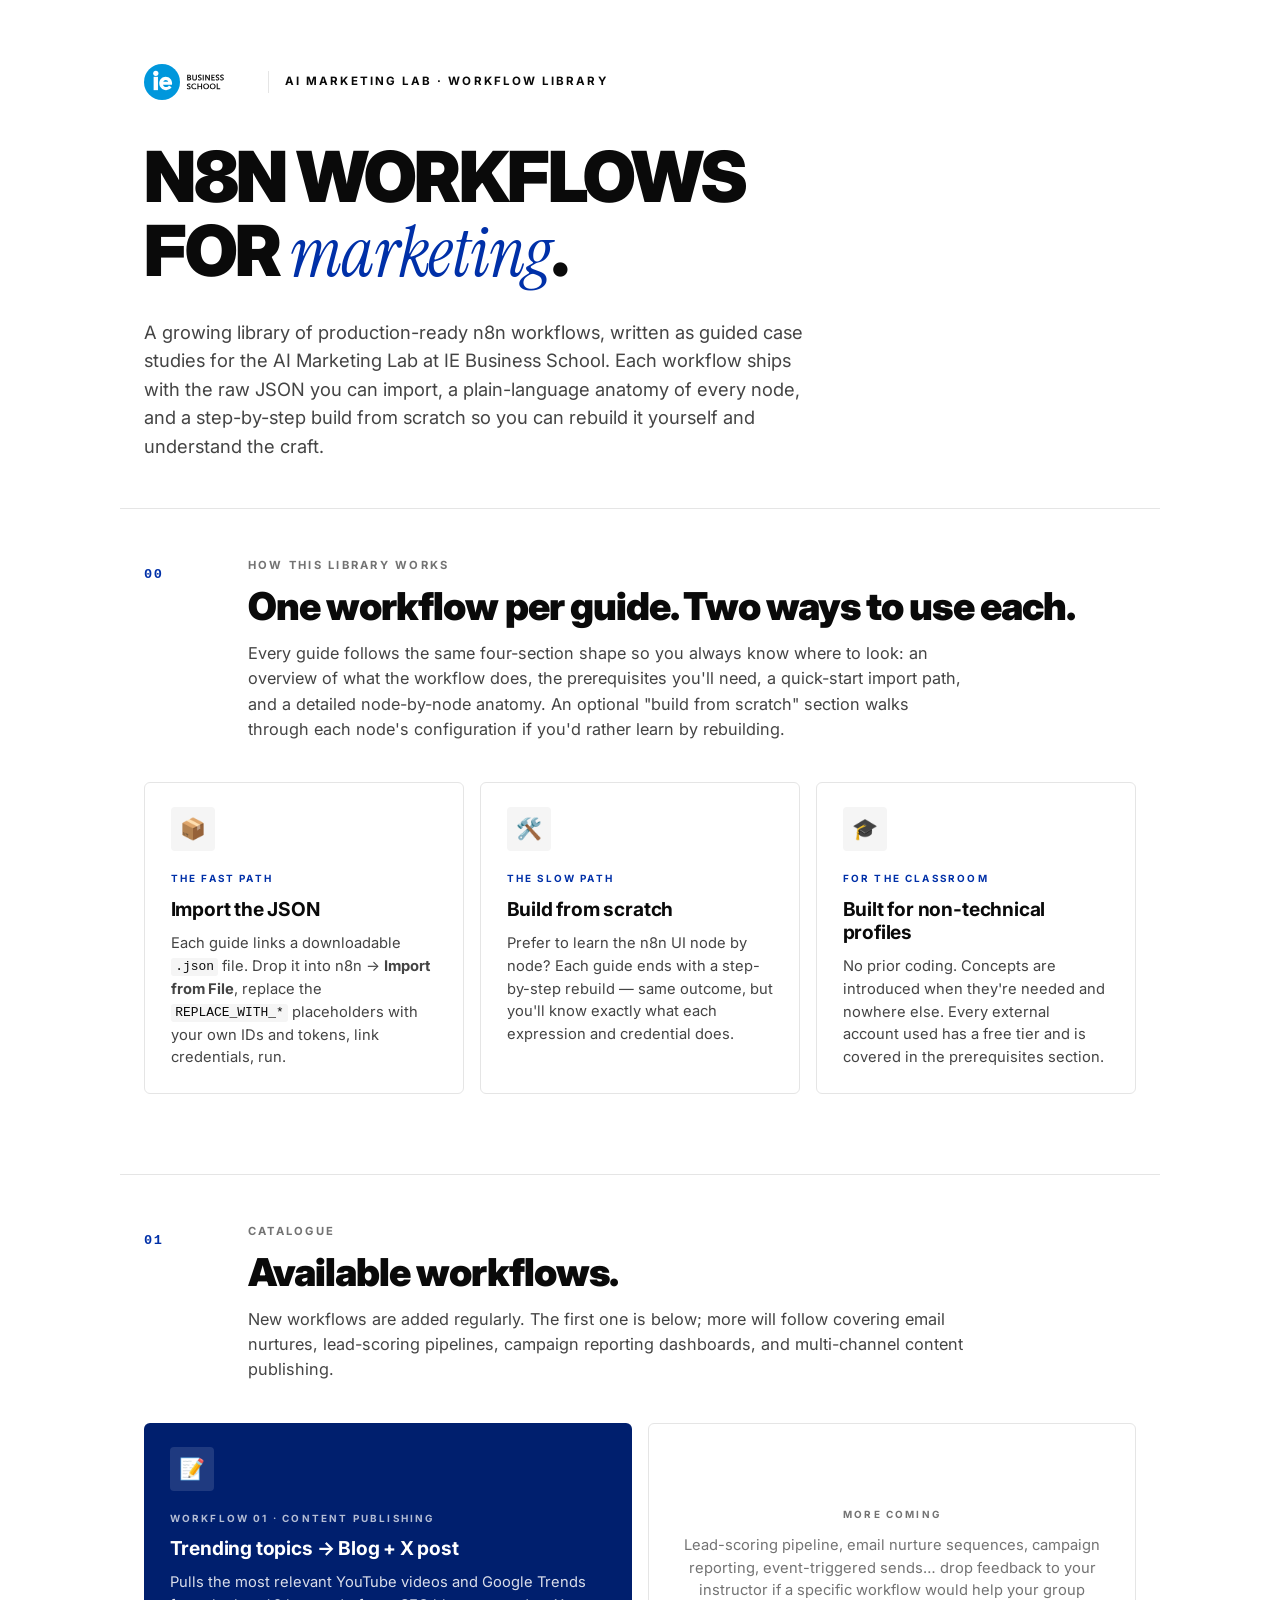
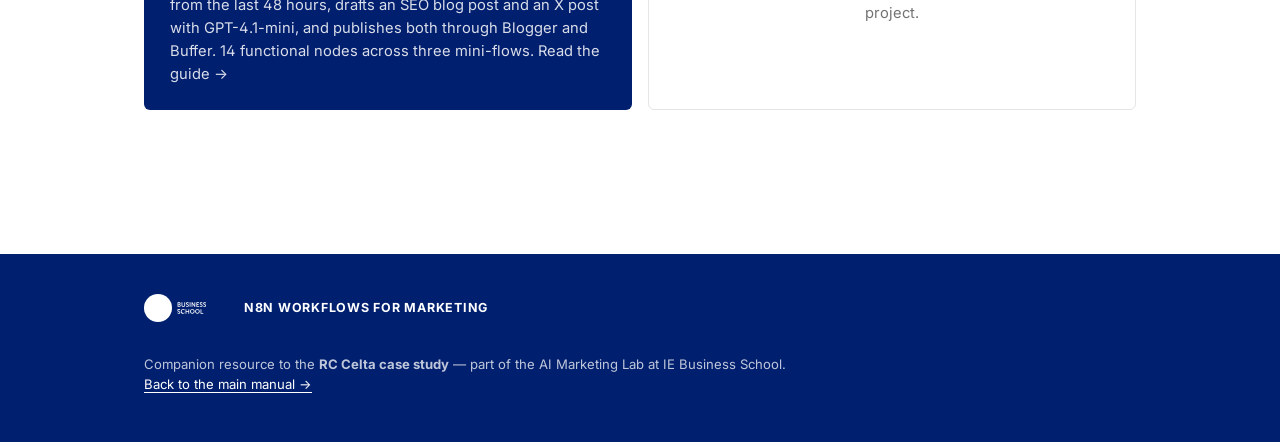
==== index.html @ c7a634e3 "Initial commit — n8n Workflows for Marketing Companion project to the RC Celta case study for the AI" ====
<!DOCTYPE html>
<html lang="en">
<head>
  <meta charset="utf-8" />
  <meta name="viewport" content="width=device-width, initial-scale=1" />
  <title>n8n Workflows for Marketing — IE Business School</title>
  <meta name="description" content="A growing library of n8n workflows for marketing students. Import, adapt, and ship — each guide walks you through the nodes, the credentials, and the build steps." />
  <link rel="preconnect" href="https://fonts.googleapis.com" />
  <link rel="preconnect" href="https://fonts.gstatic.com" crossorigin />
  <link href="https://fonts.googleapis.com/css2?family=Inter:wght@400;500;600;700;800;900&family=Instrument+Serif:ital@0;1&display=swap" rel="stylesheet" />
  <link rel="stylesheet" href="assets/styles.css" />
</head>
<body>

<header class="hero">
  <div class="hero__eyebrow">
    <img class="hero__eyebrow-logo" src="assets/ie-logo.svg" alt="IE Business School" />
    <span class="hero__eyebrow-divider" aria-hidden="true"></span>
    <span>AI Marketing Lab · Workflow Library</span>
  </div>
  <h1 class="hero__title">n8n Workflows<br>for <span class="accent">marketing</span>.</h1>
  <p class="hero__lead">
    A growing library of production-ready n8n workflows, written as guided case studies for the AI Marketing Lab at IE Business School. Each workflow ships with the raw JSON you can import, a plain-language anatomy of every node, and a step-by-step build from scratch so you can rebuild it yourself and understand the craft.
  </p>
</header>

<section class="section" id="how-it-works">
  <div class="sec-header">
    <div class="sec-num">00</div>
    <div>
      <span class="sec-eyebrow">How this library works</span>
      <h2 class="sec-title">One workflow per guide. Two ways to use each.</h2>
      <p class="sec-lead">Every guide follows the same four-section shape so you always know where to look: an overview of what the workflow does, the prerequisites you'll need, a quick-start import path, and a detailed node-by-node anatomy. An optional "build from scratch" section walks through each node's configuration if you'd rather learn by rebuilding.</p>
    </div>
  </div>

  <div class="grid grid-3">
    <div class="card card--light">
      <div class="card__icon">📦</div>
      <div class="card__role">The fast path</div>
      <h3 class="card__title">Import the JSON</h3>
      <p class="card__text">Each guide links a downloadable <code>.json</code> file. Drop it into n8n → <strong>Import from File</strong>, replace the <code>REPLACE_WITH_*</code> placeholders with your own IDs and tokens, link credentials, run.</p>
    </div>
    <div class="card card--light">
      <div class="card__icon">🛠️</div>
      <div class="card__role">The slow path</div>
      <h3 class="card__title">Build from scratch</h3>
      <p class="card__text">Prefer to learn the n8n UI node by node? Each guide ends with a step-by-step rebuild — same outcome, but you'll know exactly what each expression and credential does.</p>
    </div>
    <div class="card card--light">
      <div class="card__icon">🎓</div>
      <div class="card__role">For the classroom</div>
      <h3 class="card__title">Built for non-technical profiles</h3>
      <p class="card__text">No prior coding. Concepts are introduced when they're needed and nowhere else. Every external account used has a free tier and is covered in the prerequisites section.</p>
    </div>
  </div>
</section>

<section class="section" id="catalog">
  <div class="sec-header">
    <div class="sec-num">01</div>
    <div>
      <span class="sec-eyebrow">Catalogue</span>
      <h2 class="sec-title">Available workflows.</h2>
      <p class="sec-lead">New workflows are added regularly. The first one is below; more will follow covering email nurtures, lead-scoring pipelines, campaign reporting dashboards, and multi-channel content publishing.</p>
    </div>
  </div>

  <div class="grid grid-2">
    <a class="card" href="workflows/youtube-trends-blog-x.html" style="text-decoration:none;">
      <div class="card__icon">📝</div>
      <div class="card__role">Workflow 01 · Content publishing</div>
      <h3 class="card__title">Trending topics → Blog + X post</h3>
      <p class="card__text">Pulls the most relevant YouTube videos and Google Trends from the last 48 hours, drafts an SEO blog post and an X post with GPT-4.1-mini, and publishes both through Blogger and Buffer. 14 functional nodes across three mini-flows. Read the guide →</p>
    </a>
    <div class="card card--light" style="display:flex; align-items:center; justify-content:center; text-align:center; min-height:180px;">
      <div>
        <div class="card__role" style="color:var(--ink-4);">More coming</div>
        <p class="card__text" style="color:var(--ink-4);">Lead-scoring pipeline, email nurture sequences, campaign reporting, event-triggered sends… drop feedback to your instructor if a specific workflow would help your group project.</p>
      </div>
    </div>
  </div>
</section>

<footer class="footer">
  <div class="wrap">
    <div class="footer__brand">
      <img src="assets/ie-logo.svg" alt="IE Business School" />
      n8n Workflows for Marketing
    </div>
    <div>
      Companion resource to the <strong>RC Celta case study</strong> — part of the AI Marketing Lab at IE Business School.<br>
      <a href="https://inakigorostiza.github.io/rc-celta-seat-availability-alert-platform/manual.html" target="_blank">Back to the main manual →</a>
    </div>
  </div>
</footer>

</body>
</html>
---- assets/styles.css ----
/* =========================================================
   n8n Workflows for Marketing — shared design system
   Based on the IE Business School palette, aligned with
   the RC Celta case-study manual so students recognise it.
========================================================= */
:root {
  --bg:           #FFFFFF;
  --bg-soft:      #F5F5F5;
  --bg-elev:      #FAFAFA;

  --ink:          #0A0A0A;
  --ink-2:        #1F1F1F;
  --ink-3:        #444444;
  --ink-4:        #737373;
  --ink-5:        #A3A3A3;

  --ie-blue:      #0030A8;
  --ie-blue-2:    #0044D1;
  --ie-blue-dark: #001F6E;
  --ie-blue-soft: #E6EBF5;
  --ie-red:       #E4002B;

  --line:         #E5E5E5;
  --line-hi:      #D4D4D4;
  --success:      #15803D;
  --warning:      #B45309;
  --error:        #DC2626;

  --radius:       6px;
  --radius-sm:    4px;
  --trans:        .2s cubic-bezier(.4, 0, .2, 1);

  --font-sans:    "Inter", -apple-system, BlinkMacSystemFont, "Segoe UI", Roboto, Helvetica, Arial, sans-serif;
  --font-serif:   "Instrument Serif", Georgia, "Times New Roman", serif;
  --font-mono:    "SF Mono", Menlo, Monaco, Consolas, monospace;
}

* { box-sizing: border-box; margin: 0; padding: 0; }
html { scroll-behavior: smooth; }
body {
  font-family: var(--font-sans);
  background: var(--bg);
  color: var(--ink-2);
  line-height: 1.55;
  font-size: 16px;
  -webkit-font-smoothing: antialiased;
  font-feature-settings: "kern" 1, "liga" 1, "ss01" 1;
}
::selection { background: var(--ie-blue); color: #fff; }
a { color: var(--ie-blue); text-decoration: underline; text-underline-offset: 3px; transition: color var(--trans); }
a:hover { color: var(--ie-blue-2); }
code {
  font-family: var(--font-mono);
  font-size: .88em;
  background: var(--bg-soft);
  padding: .1em .35em;
  border-radius: 3px;
  color: var(--ink);
}

/* ========== Layout ========== */
.wrap { max-width: 1040px; margin: 0 auto; padding: 0 1.5rem; }

/* ========== Hero ========== */
.hero {
  padding: 4rem 1.5rem 3rem;
  max-width: 1040px;
  margin: 0 auto;
}
.hero__eyebrow {
  display: inline-flex;
  align-items: center;
  gap: 1rem;
  font-size: .72rem;
  font-weight: 700;
  letter-spacing: .18em;
  text-transform: uppercase;
  color: var(--ink);
  margin-bottom: 2.5rem;
}
.hero__eyebrow-logo { height: 36px; width: auto; display: block; }
.hero__eyebrow-divider { width: 1px; height: 22px; background: var(--line); }
.hero__title {
  font-size: clamp(2.25rem, 5.5vw, 4.5rem);
  font-weight: 900;
  color: var(--ink);
  line-height: 1.05;
  letter-spacing: -.035em;
  text-transform: uppercase;
  margin-bottom: 1.75rem;
}
.hero__title .accent {
  color: var(--ie-blue);
  font-style: italic;
  font-family: var(--font-serif);
  font-weight: 400;
  text-transform: none;
  letter-spacing: -.01em;
}
.hero__lead {
  font-size: 1.15rem;
  color: var(--ink-3);
  max-width: 680px;
  line-height: 1.55;
}

/* ========== Section ========== */
.section {
  padding: 3rem 1.5rem;
  max-width: 1040px;
  margin: 0 auto;
  border-top: 1px solid var(--line);
}
.sec-header {
  display: grid;
  grid-template-columns: 80px 1fr;
  gap: 1.5rem;
  margin-bottom: 2.5rem;
  align-items: start;
}
.sec-num {
  font-family: var(--font-mono);
  font-size: .85rem;
  color: var(--ie-blue);
  font-weight: 700;
  letter-spacing: .12em;
  padding-top: .4rem;
}
.sec-eyebrow {
  display: block;
  font-size: .7rem;
  letter-spacing: .2em;
  text-transform: uppercase;
  color: var(--ink-4);
  font-weight: 700;
  margin-bottom: .65rem;
}
.sec-title {
  font-size: clamp(1.75rem, 3vw, 2.4rem);
  font-weight: 900;
  color: var(--ink);
  line-height: 1.1;
  letter-spacing: -.025em;
  margin-bottom: .85rem;
  text-transform: none;
}
.sec-lead { color: var(--ink-3); font-size: 1.02rem; max-width: 720px; }
.h-sub {
  font-size: 1.1rem;
  font-weight: 700;
  color: var(--ink);
  margin: 2.5rem 0 1rem;
  letter-spacing: -.005em;
}

/* ========== Grids ========== */
.grid { display: grid; gap: 1rem; margin: 1rem 0 2rem; }
.grid-2 { grid-template-columns: repeat(auto-fit, minmax(260px, 1fr)); }
.grid-3 { grid-template-columns: repeat(auto-fit, minmax(220px, 1fr)); }

/* ========== Cards ========== */
.card {
  background: var(--ie-blue-dark);
  color: #fff;
  padding: 1.5rem 1.6rem;
  border-radius: var(--radius);
  transition: all var(--trans);
}
.card:hover { background: var(--ie-blue); transform: translateY(-2px); }
.card__icon {
  width: 44px; height: 44px;
  display: flex;
  align-items: center;
  justify-content: center;
  background: rgba(255,255,255,.12);
  border-radius: 4px;
  font-size: 1.3rem;
  margin-bottom: 1.25rem;
}
.card__icon--logo { background: #fff; padding: 6px; }
.card__icon--logo img { display: block; width: 100%; height: 100%; object-fit: contain; }
.card__role {
  font-size: .62rem;
  font-weight: 700;
  letter-spacing: .22em;
  color: rgba(255,255,255,.7);
  text-transform: uppercase;
  margin-bottom: .7rem;
}
.card__title {
  font-size: 1.2rem;
  font-weight: 700;
  color: #fff;
  margin-bottom: .7rem;
  letter-spacing: -.01em;
  line-height: 1.2;
}
.card__text {
  font-size: .92rem;
  color: rgba(255,255,255,.85);
  line-height: 1.55;
}
.card a { color: #fff; font-weight: 600; }
.card code { background: rgba(255,255,255,.15); color: #fff; }
.card--light {
  background: var(--bg);
  color: var(--ink-2);
  border: 1px solid var(--line);
}
.card--light:hover { background: var(--bg); border-color: var(--ink); }
.card--light .card__icon { background: var(--bg-soft); }
.card--light .card__role  { color: var(--ie-blue); }
.card--light .card__title { color: var(--ink); }
.card--light .card__text  { color: var(--ink-3); }
.card--light code { background: var(--bg-soft); color: var(--ink); }

/* ========== Flow steps ========== */
.flow {
  display: grid;
  grid-template-columns: repeat(auto-fit, minmax(220px, 1fr));
  gap: 1rem;
  margin: 1.5rem 0 2.5rem;
}
.flow__step {
  background: var(--bg-soft);
  padding: 1.25rem 1.3rem 1.4rem;
  border: 1px solid var(--line);
  border-radius: var(--radius);
  transition: all var(--trans);
}
.flow__step:hover { border-color: var(--ie-blue); }
.flow__num {
  font-family: var(--font-mono);
  font-size: .75rem;
  color: var(--ie-blue);
  font-weight: 700;
  letter-spacing: .12em;
  display: block;
  margin-bottom: .75rem;
}
.flow__step h5 {
  font-size: .92rem;
  font-weight: 800;
  color: var(--ink);
  margin-bottom: .5rem;
  line-height: 1.3;
  letter-spacing: -.005em;
}
.flow__step p {
  font-size: .85rem;
  color: var(--ink-3);
  line-height: 1.5;
  margin: 0;
}

/* ========== Callouts ========== */
.callout {
  display: grid;
  grid-template-columns: 44px 1fr;
  gap: 1.1rem;
  padding: 1.25rem 1.4rem;
  border: 1px solid var(--line);
  border-left: 3px solid var(--ie-blue);
  border-radius: var(--radius);
  background: var(--bg-soft);
  margin: 1.5rem 0;
}
.callout--tip  { border-left-color: var(--ie-blue); }
.callout--good { border-left-color: var(--success); }
.callout--warn { border-left-color: var(--warning); }
.callout--class{ border-left-color: var(--ie-red); }
.callout__icon { font-size: 1.5rem; line-height: 1; padding-top: .2rem; }
.callout__body h4 {
  font-size: .75rem;
  font-weight: 700;
  text-transform: uppercase;
  letter-spacing: .1em;
  color: var(--ink);
  margin-bottom: .4rem;
}
.callout__body p { color: var(--ink-3); font-size: .92rem; line-height: 1.55; }

/* ========== Prompt blocks ========== */
.prompt {
  display: grid;
  grid-template-columns: 52px 1fr;
  gap: 1.25rem;
  background: var(--bg-soft);
  border: 1px solid var(--line);
  border-radius: var(--radius);
  padding: 1.25rem 1.5rem;
  margin: 1.25rem 0 1.5rem;
}
.prompt__badge {
  width: 36px; height: 36px;
  display: flex;
  align-items: center;
  justify-content: center;
  background: var(--ie-blue);
  color: #fff;
  font-family: var(--font-mono);
  font-size: .78rem;
  font-weight: 700;
  letter-spacing: .1em;
  border-radius: 50%;
}
.prompt__body { min-width: 0; }
.prompt__head {
  display: flex;
  flex-wrap: wrap;
  align-items: baseline;
  gap: .85rem;
  margin-bottom: .85rem;
}
.prompt__title {
  font-size: .98rem;
  font-weight: 700;
  color: var(--ink);
  letter-spacing: -.005em;
}
.prompt__artefact {
  font-family: var(--font-mono);
  font-size: .72rem;
  color: var(--ie-blue);
  font-weight: 600;
}
.prompt__quote {
  border-left: 2px solid var(--ie-blue);
  padding: .7rem 0 .7rem 1rem;
  color: var(--ink-2);
  font-size: .95rem;
  line-height: 1.6;
  margin-bottom: .85rem;
  font-style: italic;
}
.prompt__quote em { font-style: normal; color: var(--ink-4); }
.prompt__result { font-size: .88rem; color: var(--ink-3); margin-top: .4rem; line-height: 1.55; }
.prompt__preview {
  display: inline-flex;
  align-items: center;
  gap: .5rem;
  margin-top: .9rem;
  padding: .35rem .8rem;
  background: var(--bg);
  border: 1px solid var(--ie-blue);
  border-radius: 999px;
  font-size: .78rem;
  font-weight: 600;
  color: var(--ie-blue);
  text-decoration: none;
  transition: all var(--trans);
}
.prompt__preview:hover { background: var(--ie-blue); color: #fff; }

/* ========== Node anatomy rows ========== */
.node-detail { display: grid; gap: 1rem; margin: 1.25rem 0 2rem; }
.node-row {
  display: grid;
  grid-template-columns: 64px 1fr;
  gap: 1.1rem;
  background: var(--bg-soft);
  border: 1px solid var(--line);
  padding: 1.1rem 1.25rem;
  border-radius: var(--radius);
  transition: all var(--trans);
}
.node-row:hover { border-color: var(--ie-blue); }
.node-row__rail { display: flex; flex-direction: column; align-items: flex-start; gap: .35rem; }
.node-row__num {
  font-family: var(--font-mono);
  font-size: .7rem;
  color: var(--ie-blue);
  font-weight: 700;
  letter-spacing: .1em;
}
.node-row__emoji { font-size: 1.6rem; line-height: 1; }
.node-row__body { min-width: 0; }
.node-row__title {
  font-size: .92rem;
  font-weight: 700;
  color: var(--ink);
  text-transform: uppercase;
  letter-spacing: .04em;
  margin: 0 0 .1rem;
}
.node-row__kind {
  font-family: var(--font-mono);
  font-size: .66rem;
  color: var(--ink-4);
  text-transform: uppercase;
  letter-spacing: .1em;
  margin-bottom: .55rem;
}
.node-row__text { color: var(--ink-3); font-size: .88rem; line-height: 1.55; margin: 0 0 .7rem; }
.node-row__meta {
  display: grid;
  grid-template-columns: repeat(auto-fit, minmax(220px, 1fr));
  gap: .45rem .9rem;
  border-top: 1px dashed var(--line);
  padding-top: .65rem;
}
.node-row__meta-item { font-size: .78rem; color: var(--ink-3); line-height: 1.5; }
.node-row__label {
  display: inline-block;
  font-family: var(--font-mono);
  font-size: .64rem;
  color: var(--ie-blue);
  font-weight: 700;
  text-transform: uppercase;
  letter-spacing: .12em;
  margin-right: .4rem;
}
.node-row__label--warn { color: var(--ie-red); }

/* ========== Buttons ========== */
.btn {
  display: inline-flex;
  align-items: center;
  gap: .55rem;
  padding: .85rem 1.25rem;
  font-family: var(--font-sans);
  font-size: .85rem;
  font-weight: 700;
  letter-spacing: .04em;
  text-transform: uppercase;
  text-decoration: none;
  border-radius: var(--radius-sm);
  transition: all var(--trans);
  cursor: pointer;
}
.btn--primary {
  background: var(--ie-blue);
  color: #fff;
  border: 1px solid var(--ie-blue);
}
.btn--primary:hover { background: var(--ie-blue-dark); color: #fff; }
.btn--ghost {
  background: transparent;
  color: var(--ink);
  border: 1px solid var(--line-hi);
}
.btn--ghost:hover { border-color: var(--ink); }

/* ========== Back link ========== */
.back-link {
  display: inline-flex;
  align-items: center;
  gap: .4rem;
  font-size: .78rem;
  font-weight: 700;
  letter-spacing: .1em;
  text-transform: uppercase;
  color: var(--ink-4);
  text-decoration: none;
  margin-bottom: 2rem;
}
.back-link:hover { color: var(--ie-blue); }

/* ========== Footer ========== */
.footer {
  margin-top: 4rem;
  padding: 2.5rem 1.5rem 3rem;
  background: var(--ie-blue-dark);
  color: rgba(255,255,255,.75);
  font-size: .82rem;
}
.footer .wrap { display: flex; flex-wrap: wrap; gap: 2rem; align-items: flex-start; justify-content: space-between; }
.footer a { color: #fff; }
.footer__brand {
  display: flex;
  align-items: center;
  gap: 1rem;
  color: #fff;
  font-weight: 700;
  letter-spacing: .06em;
  text-transform: uppercase;
  font-size: .78rem;
}
.footer__brand img { height: 28px; width: auto; filter: brightness(0) invert(1); }

/* ========== Responsive ========== */
@media (max-width: 640px) {
  .hero { padding: 3rem 1.25rem 2rem; }
  .section { padding: 2.5rem 1.25rem; }
  .sec-header { grid-template-columns: 1fr; gap: .5rem; }
  .prompt { grid-template-columns: 1fr; }
  .node-row { grid-template-columns: 1fr; }
  .node-row__rail { flex-direction: row; align-items: center; gap: .75rem; }
}
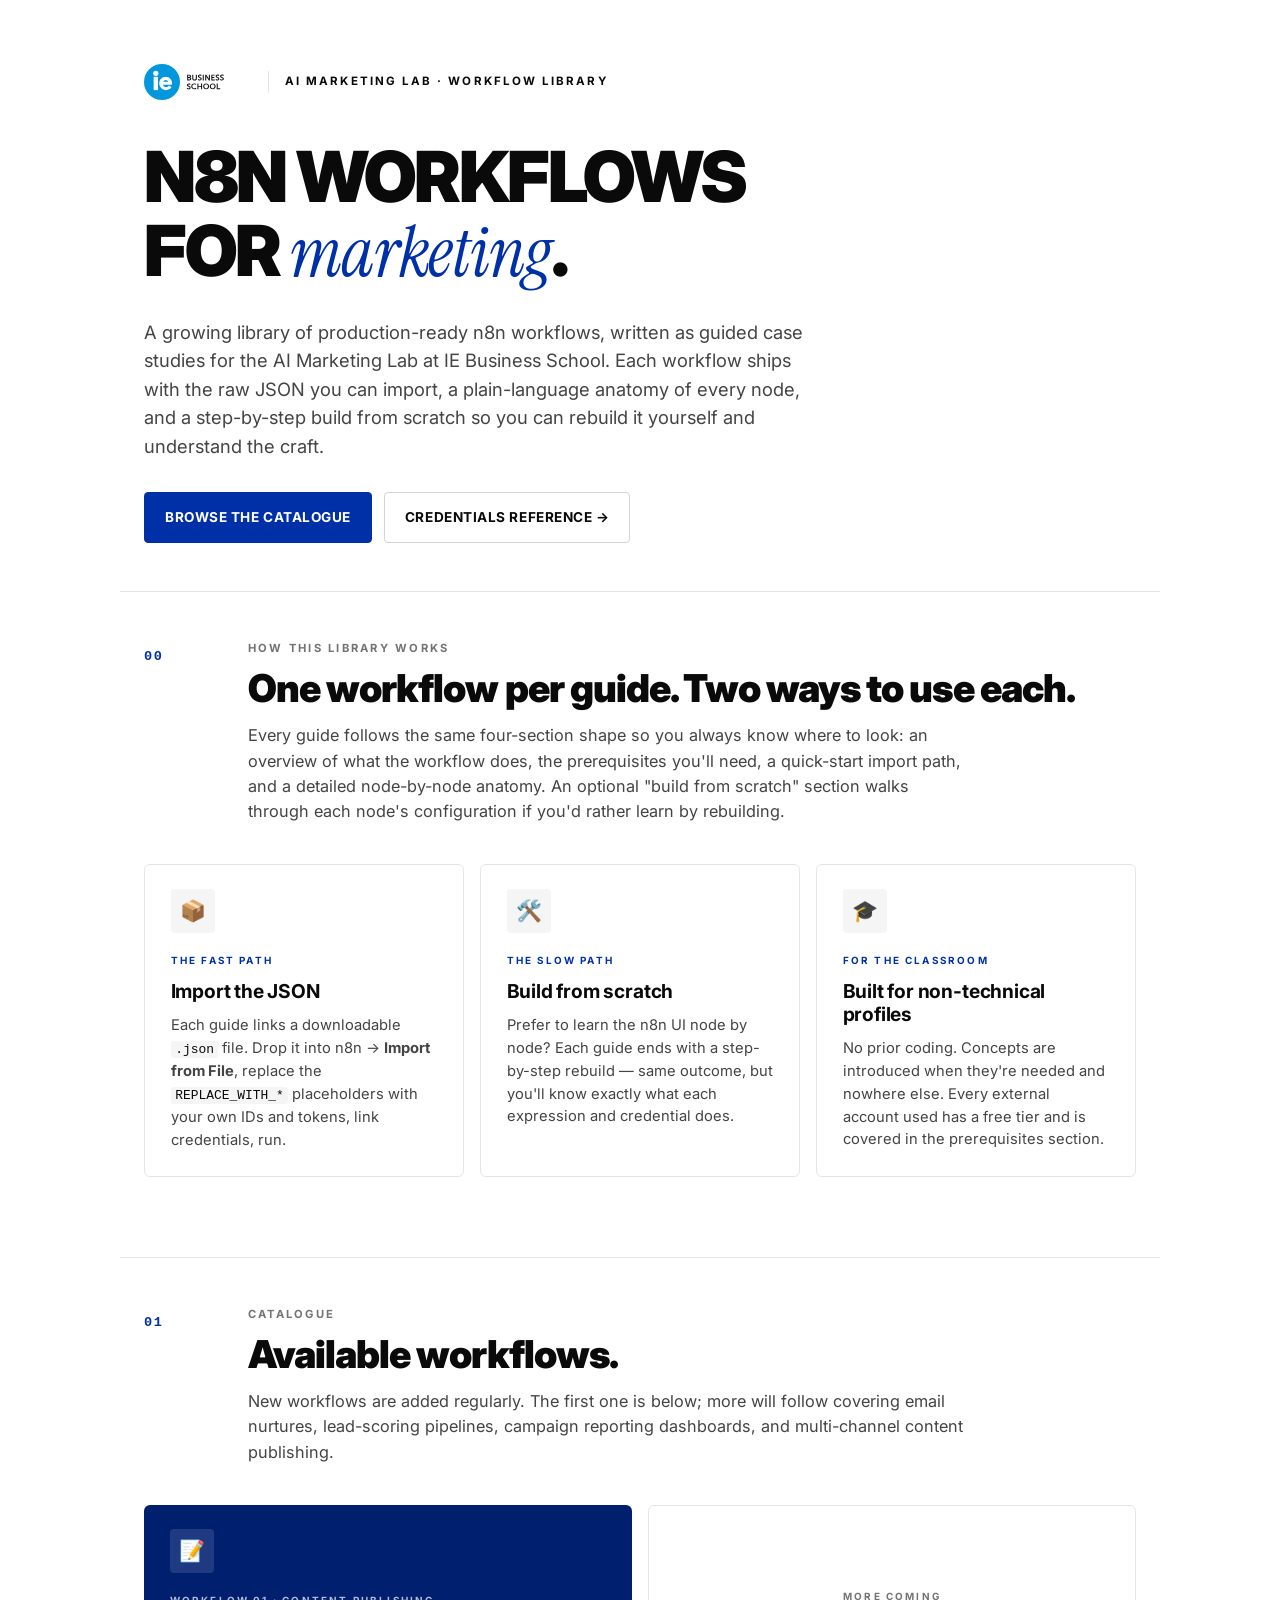
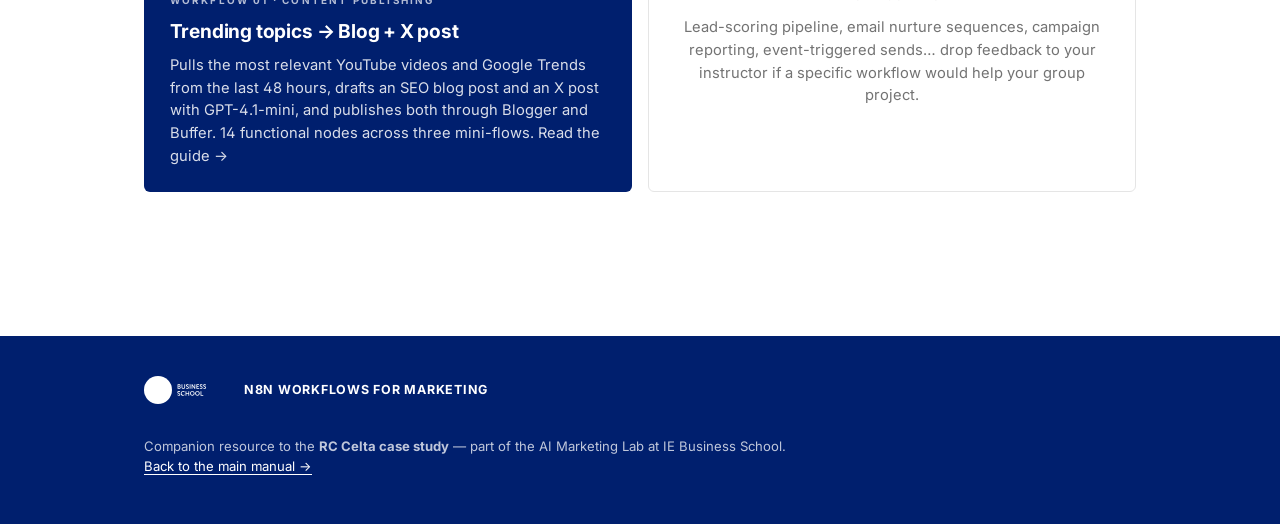
==== commit 9cb72ba0: "Add credentials.html + link the reference Google Sheets template New standalone credentials referenc" ====
--- a/index.html
+++ b/index.html
@@ -22,6 +22,10 @@
   <p class="hero__lead">
     A growing library of production-ready n8n workflows, written as guided case studies for the AI Marketing Lab at IE Business School. Each workflow ships with the raw JSON you can import, a plain-language anatomy of every node, and a step-by-step build from scratch so you can rebuild it yourself and understand the craft.
   </p>
+  <div style="display:flex; gap:.75rem; flex-wrap:wrap; margin-top:2rem;">
+    <a class="btn btn--primary" href="#catalog">Browse the catalogue</a>
+    <a class="btn btn--ghost" href="credentials.html">Credentials reference →</a>
+  </div>
 </header>
 
 <section class="section" id="how-it-works">
--- a/assets/styles.css
+++ b/assets/styles.css
@@ -412,6 +412,30 @@
 }
 .node-row__label--warn { color: var(--ie-red); }
 
+/* ========== Workflow canvas screenshot ========== */
+.workflow-shot {
+  max-width: 720px;
+  margin: 1.5rem auto 2rem;
+  background: #f3f5f8;
+  border: 1px solid var(--line);
+  border-radius: var(--radius);
+  padding: .75rem;
+}
+.workflow-shot img {
+  display: block;
+  width: 100%;
+  height: auto;
+  border-radius: var(--radius-sm);
+}
+.workflow-shot__caption {
+  margin-top: .75rem;
+  color: var(--ink-4);
+  font-size: .72rem;
+  text-transform: uppercase;
+  letter-spacing: .1em;
+  text-align: center;
+}
+
 /* ========== Buttons ========== */
 .btn {
   display: inline-flex;
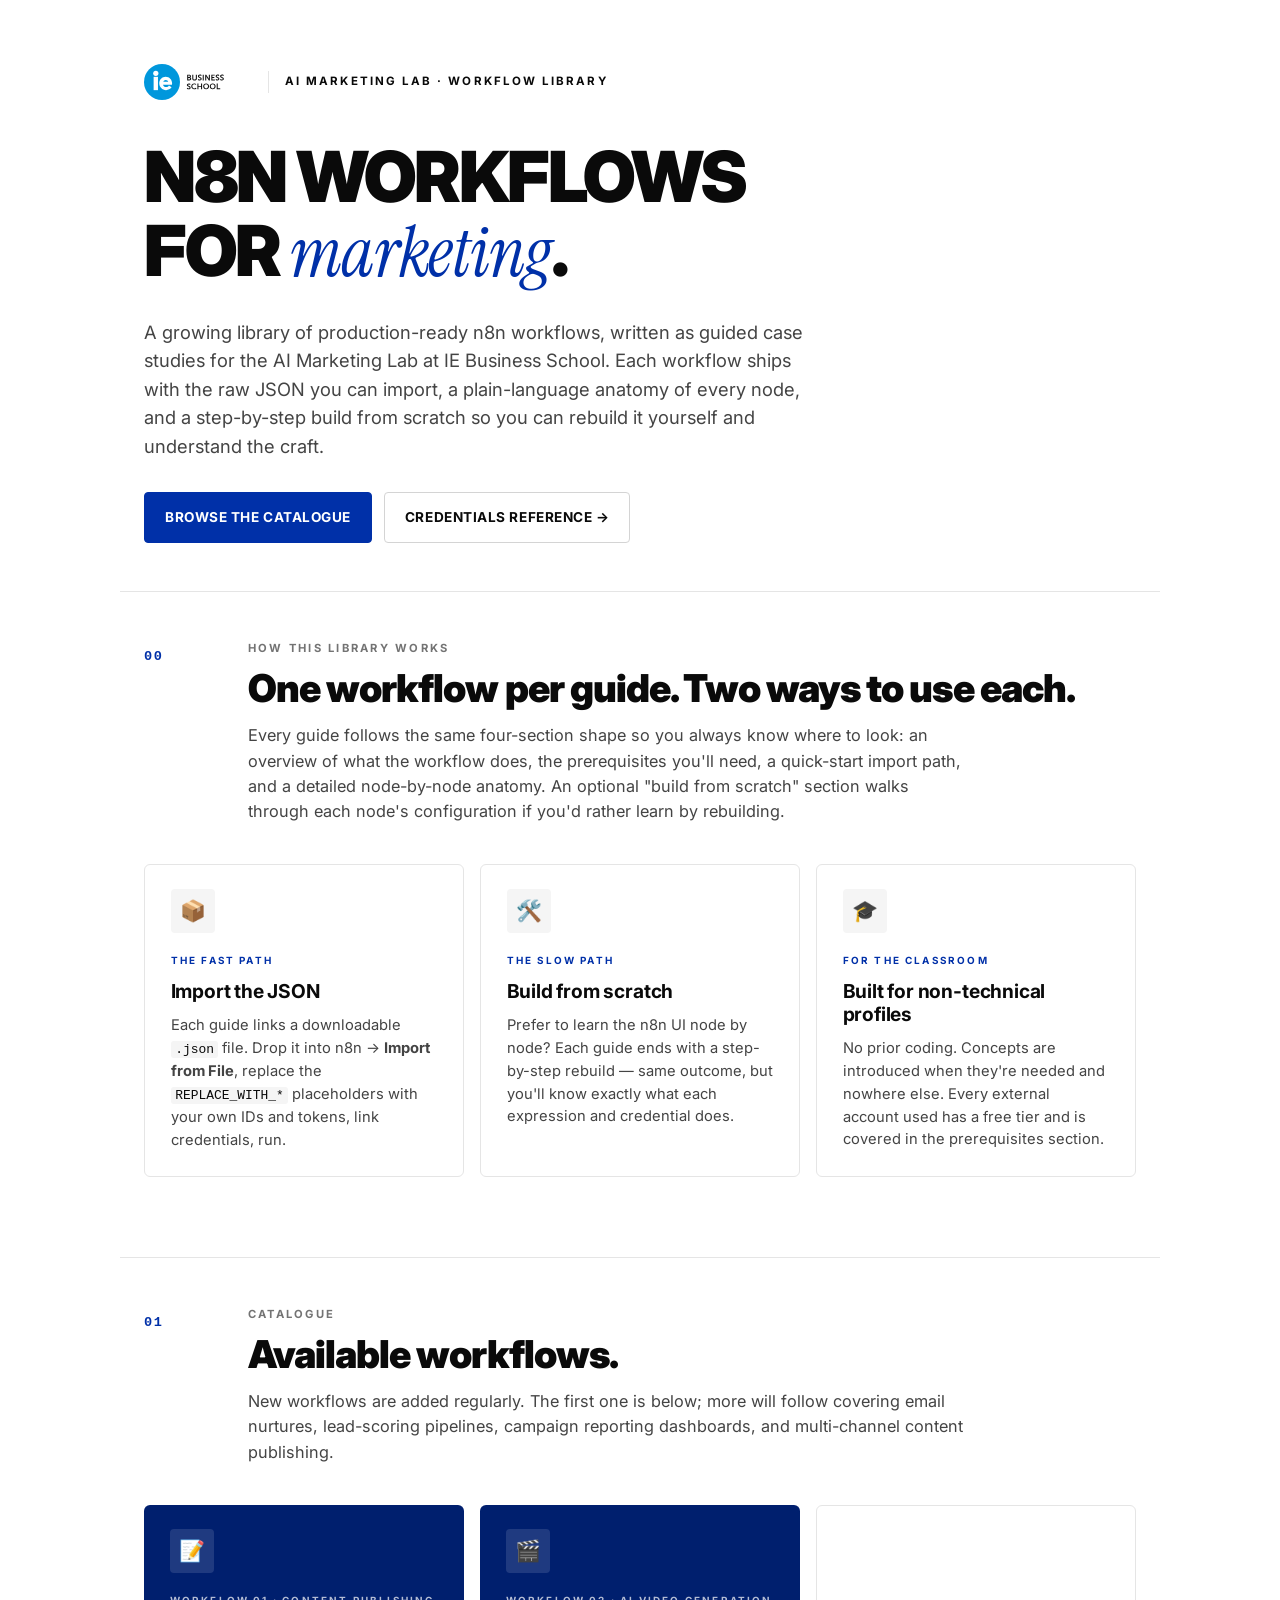
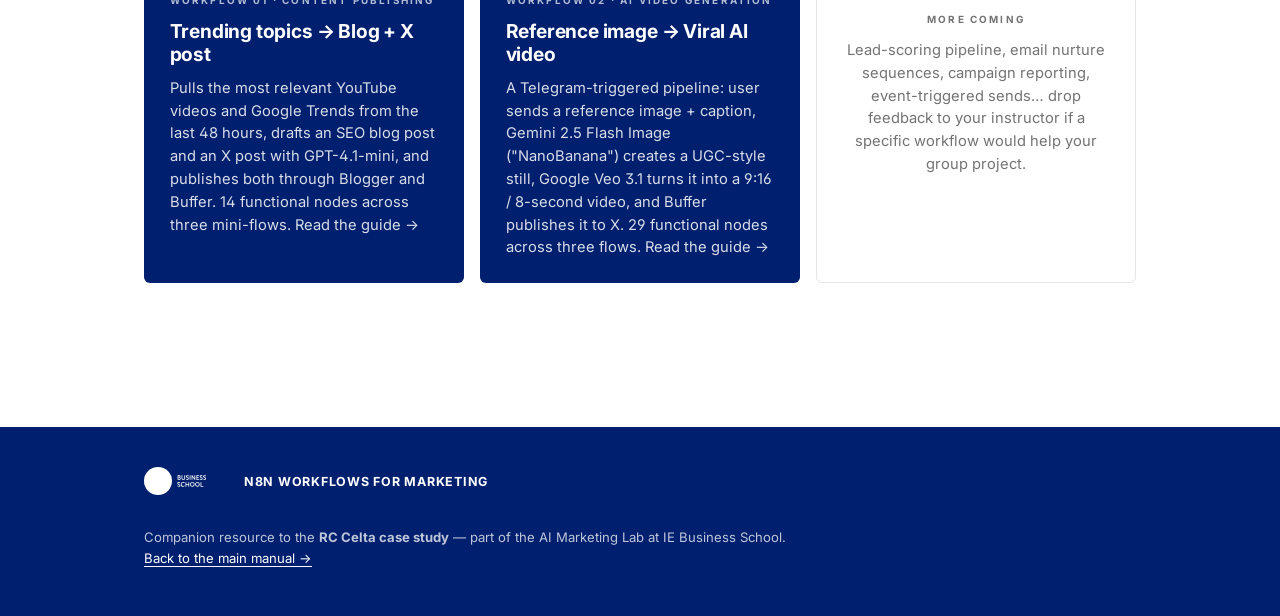
==== commit 48605890: "Workflow 02 — AI Viral Video (NanoBanana × Veo 3.1 × Buffer) Adds a second guided workflow to the li" ====
--- a/index.html
+++ b/index.html
@@ -77,6 +77,12 @@
       <h3 class="card__title">Trending topics → Blog + X post</h3>
       <p class="card__text">Pulls the most relevant YouTube videos and Google Trends from the last 48 hours, drafts an SEO blog post and an X post with GPT-4.1-mini, and publishes both through Blogger and Buffer. 14 functional nodes across three mini-flows. Read the guide →</p>
     </a>
+    <a class="card" href="workflows/ai-viral-video.html" style="text-decoration:none;">
+      <div class="card__icon">🎬</div>
+      <div class="card__role">Workflow 02 · AI video generation</div>
+      <h3 class="card__title">Reference image → Viral AI video</h3>
+      <p class="card__text">A Telegram-triggered pipeline: user sends a reference image + caption, Gemini 2.5 Flash Image ("NanoBanana") creates a UGC-style still, Google Veo 3.1 turns it into a 9:16 / 8-second video, and Buffer publishes it to X. 29 functional nodes across three flows. Read the guide →</p>
+    </a>
     <div class="card card--light" style="display:flex; align-items:center; justify-content:center; text-align:center; min-height:180px;">
       <div>
         <div class="card__role" style="color:var(--ink-4);">More coming</div>
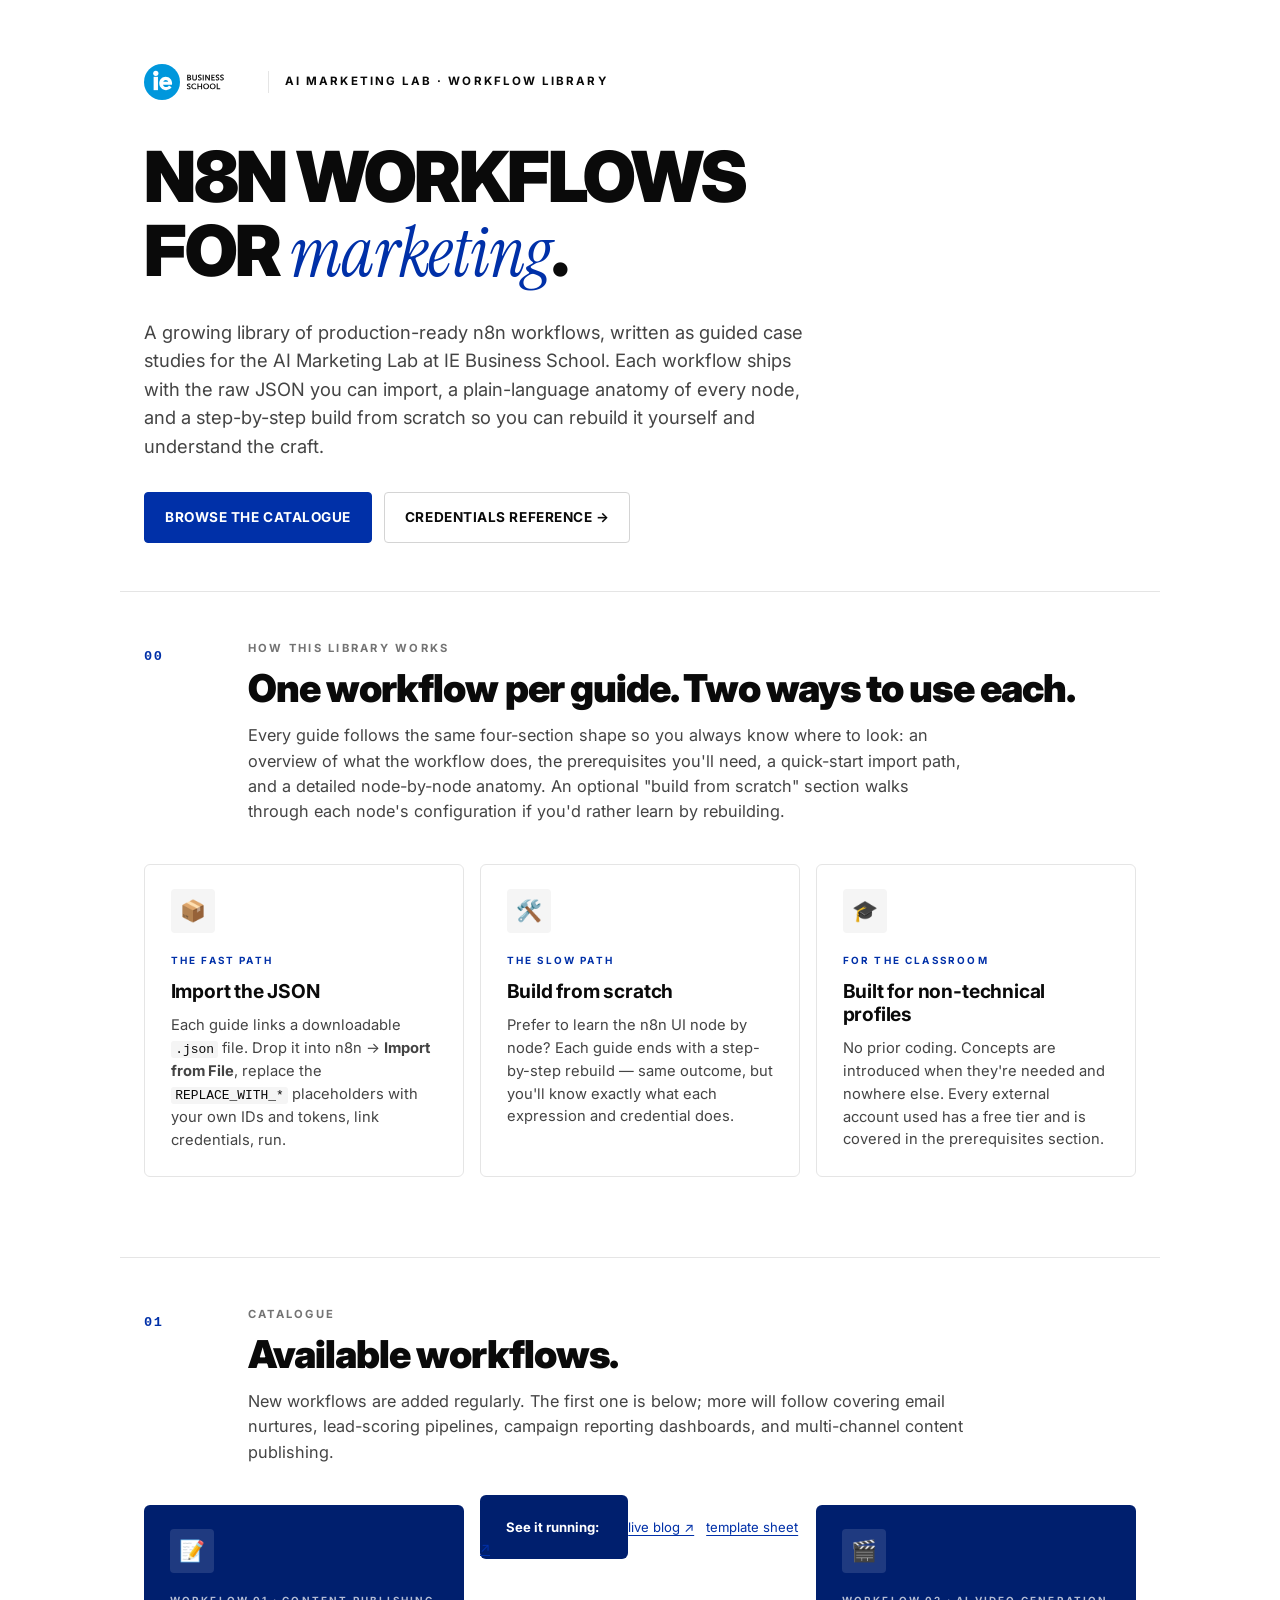
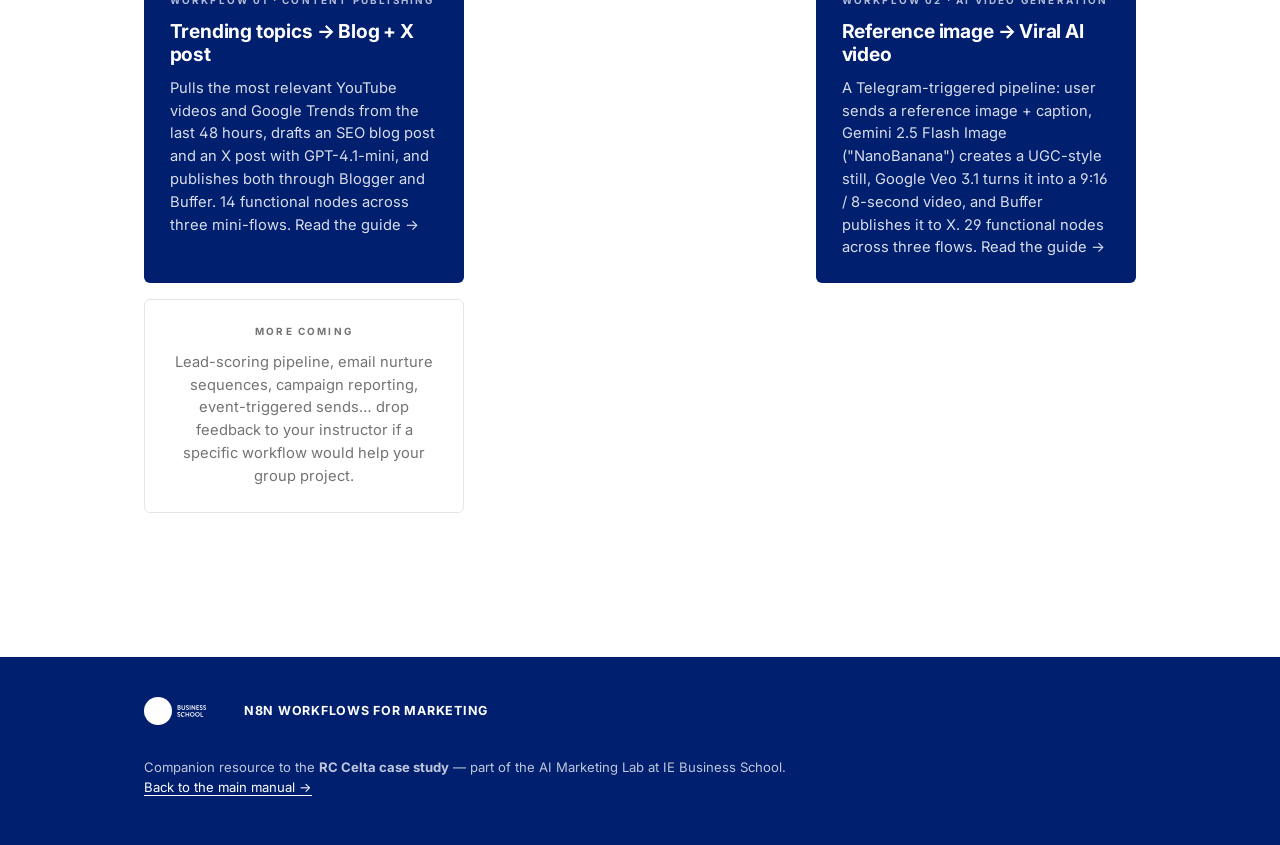
==== commit ecc96c26: "Surface the live blog + template sheet links where students need them Before: the blog and template-" ====
--- a/index.html
+++ b/index.html
@@ -76,6 +76,11 @@
       <div class="card__role">Workflow 01 · Content publishing</div>
       <h3 class="card__title">Trending topics → Blog + X post</h3>
       <p class="card__text">Pulls the most relevant YouTube videos and Google Trends from the last 48 hours, drafts an SEO blog post and an X post with GPT-4.1-mini, and publishes both through Blogger and Buffer. 14 functional nodes across three mini-flows. Read the guide →</p>
+      <p class="card__text" style="margin-top:.75rem; font-size:.82rem;">
+        <strong>See it running:</strong>
+        <a href="https://lovepoemscreator.blogspot.com/" target="_blank" onclick="event.stopPropagation()">live blog ↗</a> ·
+        <a href="https://docs.google.com/spreadsheets/d/1voUu85C0uED6YXrFxakD3wMpdZOFnLCwBKoNIpxmERA/copy" target="_blank" onclick="event.stopPropagation()">template sheet ↗</a>
+      </p>
     </a>
     <a class="card" href="workflows/ai-viral-video.html" style="text-decoration:none;">
       <div class="card__icon">🎬</div>
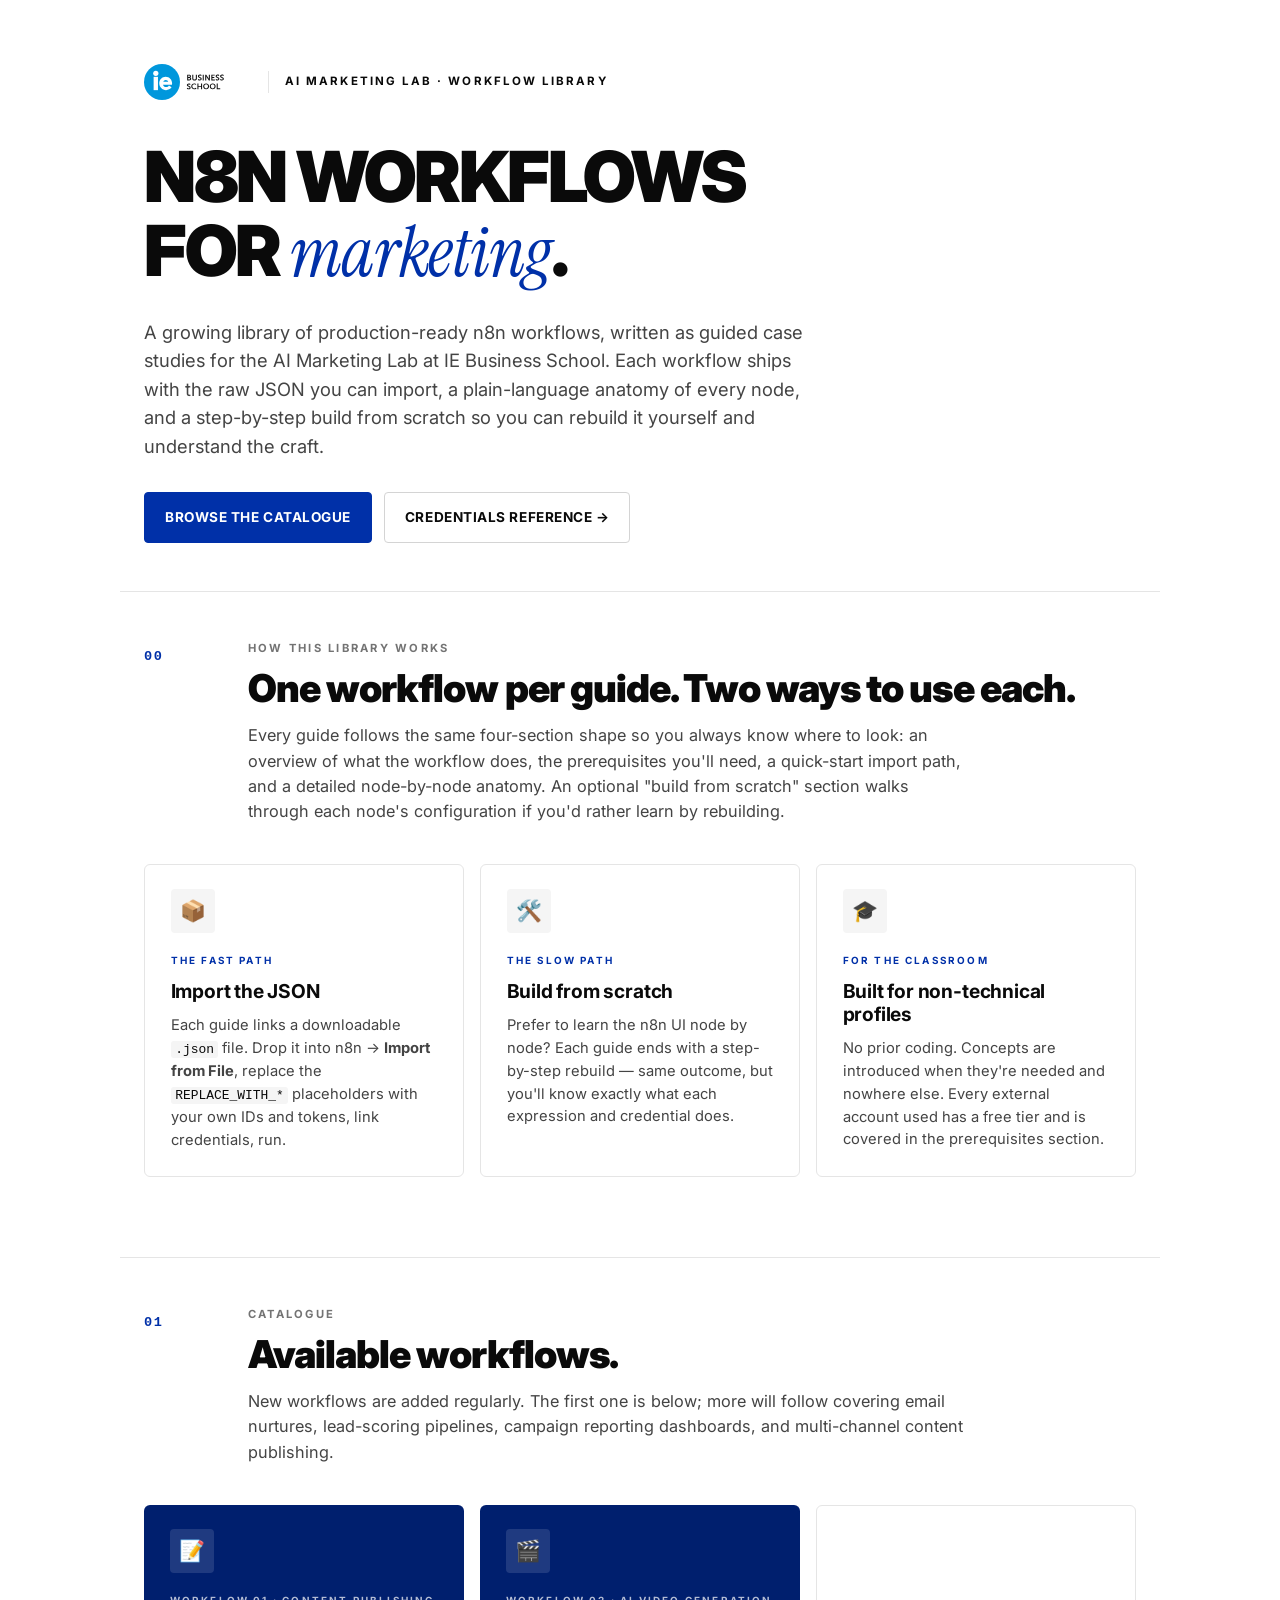
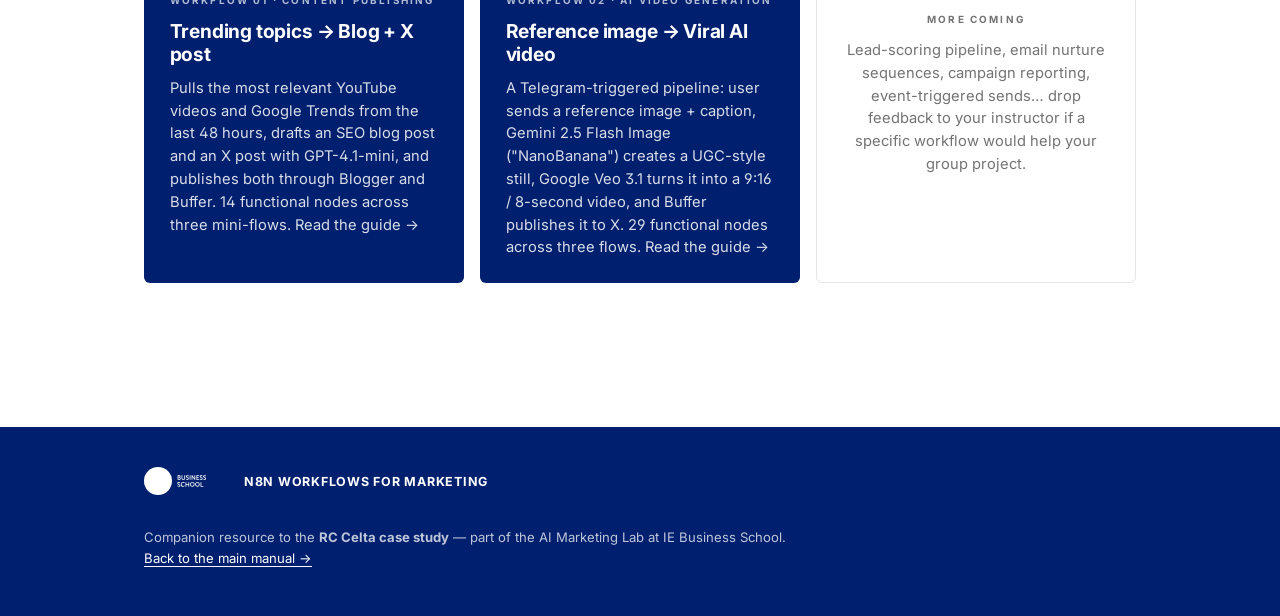
==== commit c24eb050: "index: drop the catalogue-card 'See it running' row The live-blog + template-sheet pills were breaki" ====
--- a/index.html
+++ b/index.html
@@ -76,11 +76,6 @@
       <div class="card__role">Workflow 01 · Content publishing</div>
       <h3 class="card__title">Trending topics → Blog + X post</h3>
       <p class="card__text">Pulls the most relevant YouTube videos and Google Trends from the last 48 hours, drafts an SEO blog post and an X post with GPT-4.1-mini, and publishes both through Blogger and Buffer. 14 functional nodes across three mini-flows. Read the guide →</p>
-      <p class="card__text" style="margin-top:.75rem; font-size:.82rem;">
-        <strong>See it running:</strong>
-        <a href="https://lovepoemscreator.blogspot.com/" target="_blank" onclick="event.stopPropagation()">live blog ↗</a> ·
-        <a href="https://docs.google.com/spreadsheets/d/1voUu85C0uED6YXrFxakD3wMpdZOFnLCwBKoNIpxmERA/copy" target="_blank" onclick="event.stopPropagation()">template sheet ↗</a>
-      </p>
     </a>
     <a class="card" href="workflows/ai-viral-video.html" style="text-decoration:none;">
       <div class="card__icon">🎬</div>
